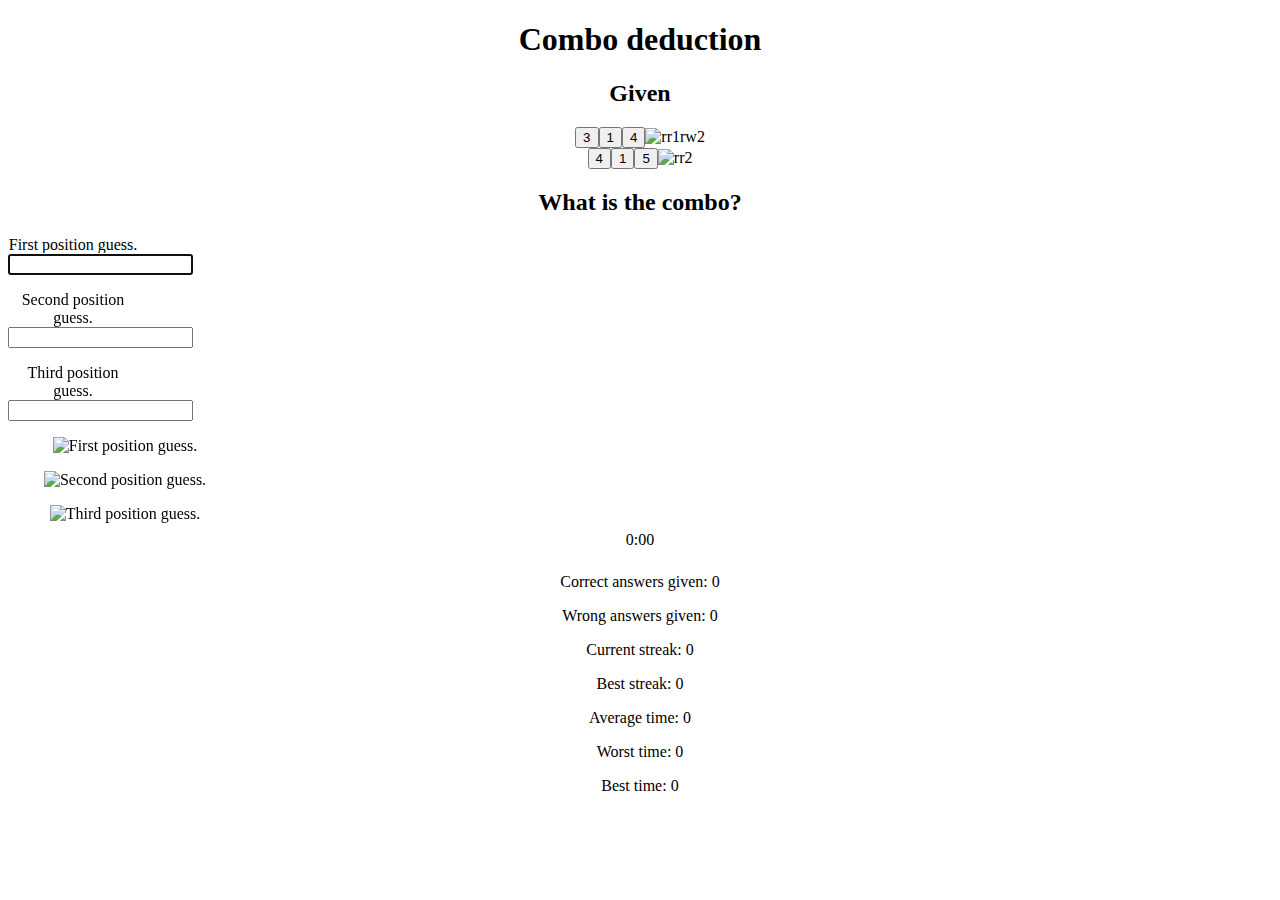
==== first_beta.html @ d248385d "Add files via upload" ====
<!DOCTYPE html>
<html lang="en-us">
<head>
<meta charset="UTF-8">
<meta name="viewport" content="width=device-width, initial-scale=1.0">
<title>First Beta</title>
<link type="text/css" rel="stylesheet" href="combo_guess.css">
</head>

<body style="text-align:center;">
<h1>Combo deduction</h1>

<h2>Given</h2>
<div id="hintRows"></div>

<h2>What is the combo?</h2>
<div id="answerRows">
	<div id="textAnswers" class="hintWrapper clearfix" style="width:130px;">
		<p class="inputP"><label for="input1" class="inputLabel">First position guess.</label><input id="tinput1" type="text" class="inputText" /></p>
		<p class="inputP"><label for="input2" class="inputLabel">Second position guess.</label><input id="tinput2" type="text" class="inputText" /></p>
		<p class="inputP"><label for="input3" class="inputLabel">Third position guess.</label><input id="tinput3" type="text" class="inputText" /></p>
	</div>
	<div id="picAnswers" class="hintWrapper clearfix" style="width:234px; height:78px;">
		<p class="inputP"><img id="pinput1" src="blank.png" class="inputPic" alt="First position guess."></p>
		<p class="inputP"><img id="pinput2" src="blank.png" class="inputPic" alt="Second position guess."></p>
		<p class="inputP"><img id="pinput3" src="blank.png" class="inputPic" alt="Third position guess."></p>
	</div>
</div>

<button id="clearPartialAnswer" style="margin-top:8px; display:none;">Clear</button>
<p><span id="liveMinutes">0:</span><span id="liveSeconds">00</span></p>
<p style="margin-top:24px;">Correct answers given: <span id="correctCount">0</span></p>
<p>Wrong answers given: <span id="wrongCount">0</span></p>
<p>Current streak: <span id="currentStreak">0</span></p>
<p>Best streak: <span id="bestStreak">0</span></p>
<p>Average time: <span id="avgTime">0</span></p>
<p>Worst time: <span id="worstTime">0</span></p>
<p>Best time: <span id="bestTime">0</span></p>
<script type="text/javascript" src="first_beta.js"></script>
</body>

</html>
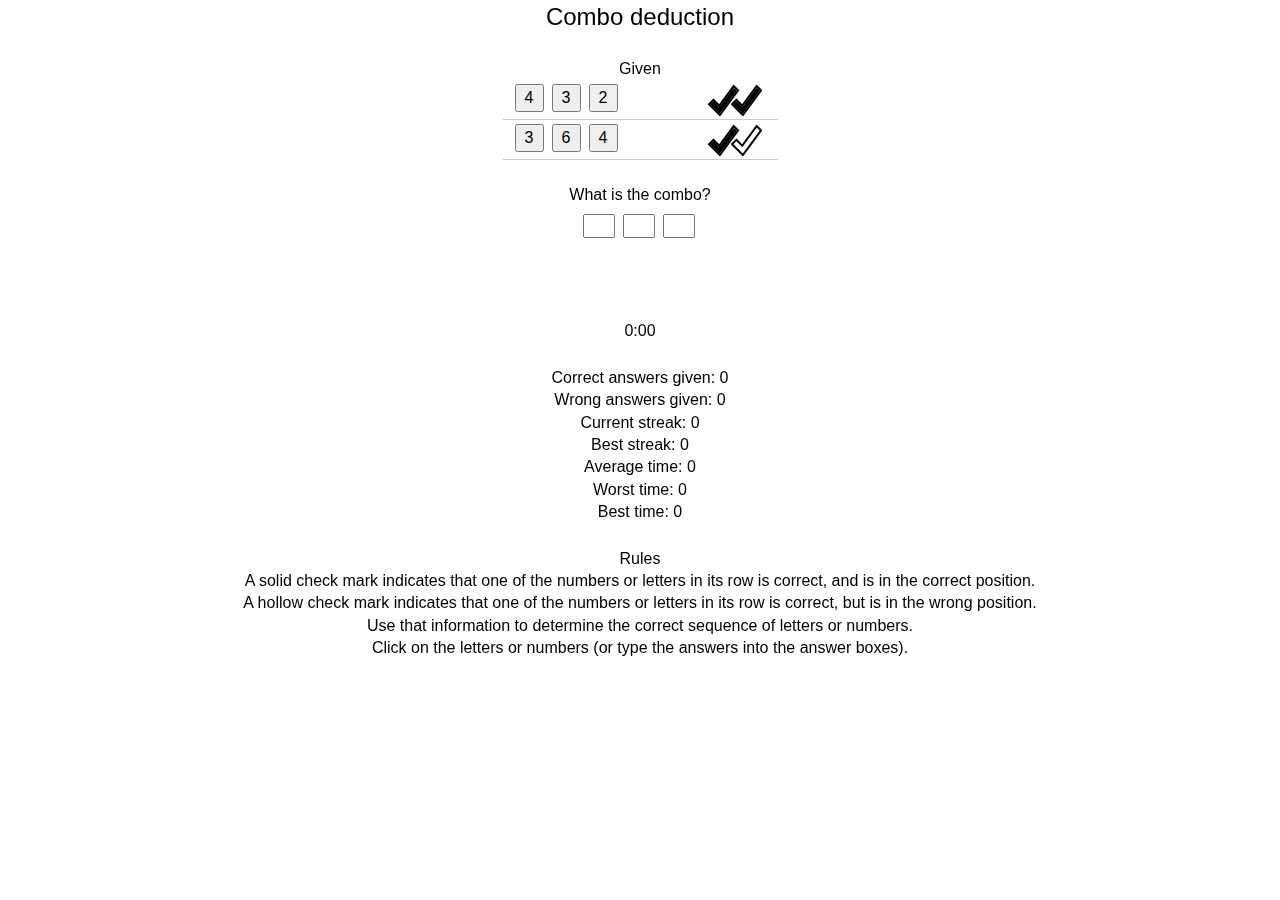
==== commit 904e2520: "Update first_beta.html" ====
--- a/first_beta.html
+++ b/first_beta.html
@@ -37,6 +37,11 @@
 <p>Worst time: <span id="worstTime">0</span></p>
 <p>Best time: <span id="bestTime">0</span></p>
 <script type="text/javascript" src="first_beta.js"></script>
+<h2>Rules</h2>
+<p>A solid check mark indicates that one of the numbers or letters in its row is correct, and is in the correct position.</p>
+<p>A hollow check mark indicates that one of the numbers or letters in its row is correct, but is in the wrong position.</p>
+<p>Use that information to determine the correct sequence of letters or numbers.</p>
+<p>Click on the letters or numbers (or type the answers into the answer boxes).</p>
 </body>
 
-</html>+</html>
--- a/combo_guess.css
+++ b/combo_guess.css
@@ -0,0 +1,28 @@
+/* box model normalization */ *,*:before,*:after{-webkit-box-sizing:border-box;-moz-box-sizing:border-box;box-sizing:border-box}
+/* reset */html,body,div,applet,object,iframe, h1,h2,h3,h4,h5,h6,p/*,blockquote*/,pre,a,abbr,acronym,address,big,cite,code,del,dfn,em,font,ins,kbd,q,s,samp,small,strike,strong,sub,sup,tt,var,b,u,i,center,span,img,dl,dt,dd,ol,ul,li,fieldset,form,label,legend{margin:0;padding:0;border:0;outline:0;font-size:100%;font-weight:normal;background:transparent;}body{line-height:1.4;}ul{list-style:none;}blockquote,q{quotes:none;}blockquote:before,blockquote:after,q:before,q:after{content:'';content:none;}:focus{outline:0;}button a,button a:hover,button a:visited{color:#000000;text-decoration:none;}
+/*! normalize.css v3.0.3 | MIT License | github.com/necolas/normalize.css */html{font-family:Arial, Helvetica, sans-serif;-ms-text-size-adjust:100%;-webkit-text-size-adjust:100%}article,aside,details,figcaption,figure,footer,header,hgroup,main,menu,nav,section,summary{display:block}audio,canvas,progress,video{display:inline-block;vertical-align:baseline}audio:not([controls]){display:none;height:0}[hidden],template{display:none}a{background-color:transparent}a:active,a:hover{outline:0}abbr[title]{border-bottom:1px dotted}b,strong{font-weight:bold}dfn{font-style:italic}mark{background:#ff0;color:#000}small{font-size:80%}sub,sup{font-size:75%;line-height:0;position:relative;vertical-align:baseline}sup{top:-0.5em}sub{bottom:-0.25em}svg:not(:root){overflow:hidden}figure{margin:1em 40px}hr{height:0}pre{overflow:auto}code,kbd,pre,samp{font-family:monospace,monospace;}button,input,optgroup,select,textarea{color:inherit;font:inherit;margin:0}button{overflow:visible}button,select{text-transform:none}button,html input[type="button"],input[type="reset"],input[type="submit"]{-webkit-appearance:button;cursor:pointer}button[disabled],html input[disabled]{cursor:default}button::-moz-focus-inner,input::-moz-focus-inner{border:0;padding:0}input{line-height:normal}input[type="checkbox"],input[type="radio"]{padding:0}input[type="number"]::-webkit-inner-spin-button,input[type="number"]::-webkit-outer-spin-button{height:auto}input[type="search"]{-webkit-appearance:textfield;}input[type="search"]::-webkit-search-cancel-button,input[type="search"]::-webkit-search-decoration{-webkit-appearance:none}textarea{overflow:auto}optgroup{font-weight:bold}table{border-collapse:collapse;border-spacing:0}td,th{padding:0}
+/* clearfix */.clearfix{overflow:hidden; zoom:1;}.clearfix:before,.clearfix:after{content:''; display:table;}.clearfix:after {clear:both;}
+
+body {text-align:center;}
+h1 {font-size:24px;}
+h2 {margin-top:24px;}
+pre {font-size:23px;}
+img {vertical-align:middle; float:right;}
+button.onTheBoard {margin-left:8px; float:left; width:29px;}
+button.onTheBoard:focus {border:1px solid lime; border-style:outset; padding:2px; width:29px; color:blue;}
+button#clearPartialAnswer:focus {border:1px solid lime; border-style:outset; padding:2px; width:54px; color:blue;}
+.hintWrapper {width:275px; height:36px; margin-left:auto; margin-right:auto; padding:4px;}
+#hintRows .hintWrapper {height:40px; border-bottom:1px solid #ccc;}
+#newN {margin:8px;}
+#hintRows {margin-left:auto; margin-right:auto; width:100%; max-width: 275px;}
+#hintRows div div {width:125px; text-align:center; float:left;}
+.row {width:100%; border:1px solid #ccc; padding-top:6px;}
+.description {float:left; width:100%;}
+.items {margin-left:auto; margin-right:auto; width:112px; padding:8px 4px; cursor:pointer;} 
+	.item {width:24px; float:left; border:1px solid #ccc; margin:4px;}
+		.chosen {background-color:#ccc;}
+.inputP {float:left; padding:4px;}
+.inputLabel {position:absolute; left:-2000px; color:transparent;}
+.inputText {width:32px; text-align:center;}
+.inputPic {width:78px; padding:0 4px;}
+img.choiceButton {height:70px; width:70px; margin-left:8px; float:left;}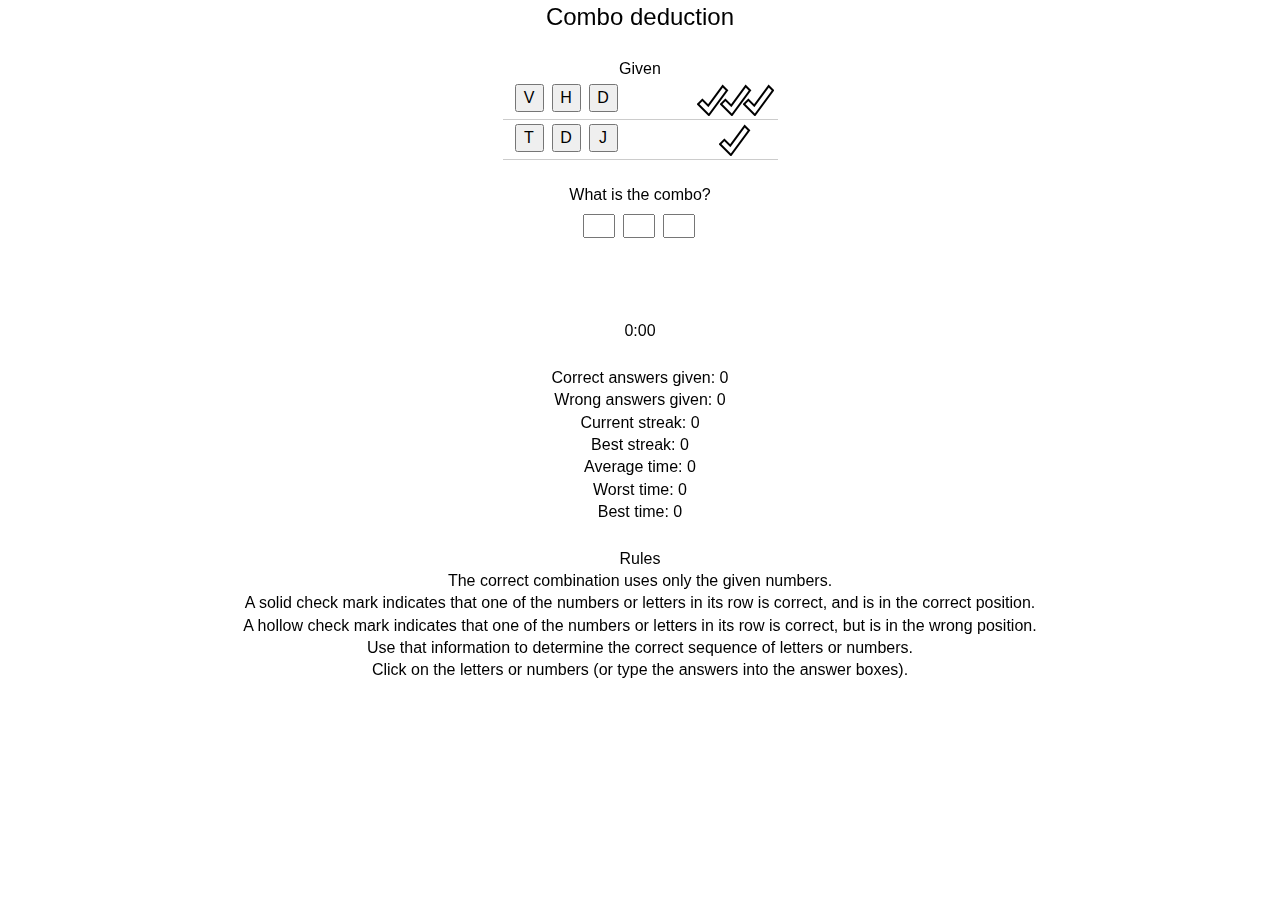
==== commit b021c012: "Removed ambiguity" ====
--- a/first_beta.html
+++ b/first_beta.html
@@ -38,6 +38,7 @@
 <p>Best time: <span id="bestTime">0</span></p>
 <script type="text/javascript" src="first_beta.js"></script>
 <h2>Rules</h2>
+<p>The correct combination uses only the given numbers.</p>
 <p>A solid check mark indicates that one of the numbers or letters in its row is correct, and is in the correct position.</p>
 <p>A hollow check mark indicates that one of the numbers or letters in its row is correct, but is in the wrong position.</p>
 <p>Use that information to determine the correct sequence of letters or numbers.</p>
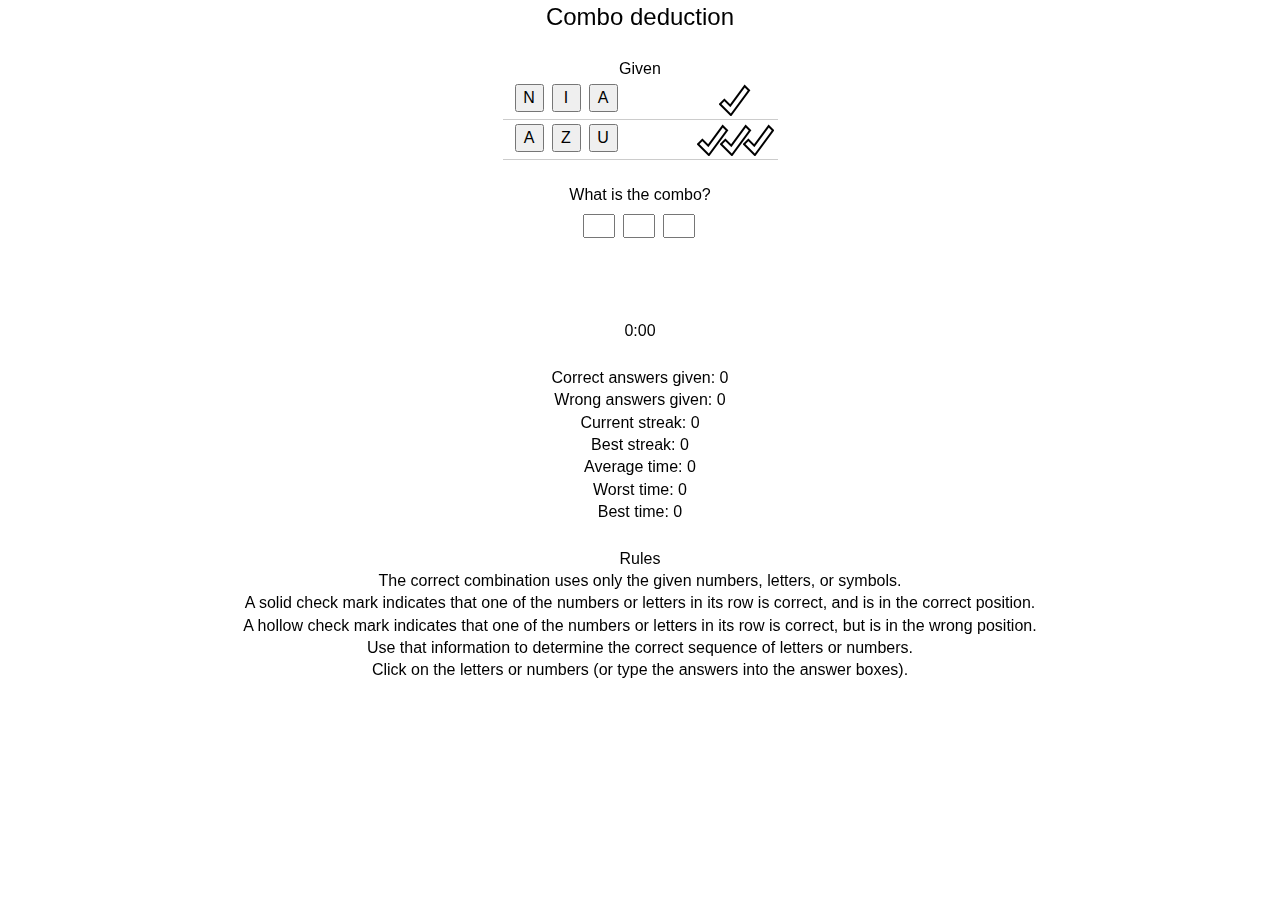
==== commit efb6b32c: "sentence completeness" ====
--- a/first_beta.html
+++ b/first_beta.html
@@ -38,7 +38,7 @@
 <p>Best time: <span id="bestTime">0</span></p>
 <script type="text/javascript" src="first_beta.js"></script>
 <h2>Rules</h2>
-<p>The correct combination uses only the given numbers.</p>
+<p>The correct combination uses only the given numbers, letters, or symbols.</p>
 <p>A solid check mark indicates that one of the numbers or letters in its row is correct, and is in the correct position.</p>
 <p>A hollow check mark indicates that one of the numbers or letters in its row is correct, but is in the wrong position.</p>
 <p>Use that information to determine the correct sequence of letters or numbers.</p>
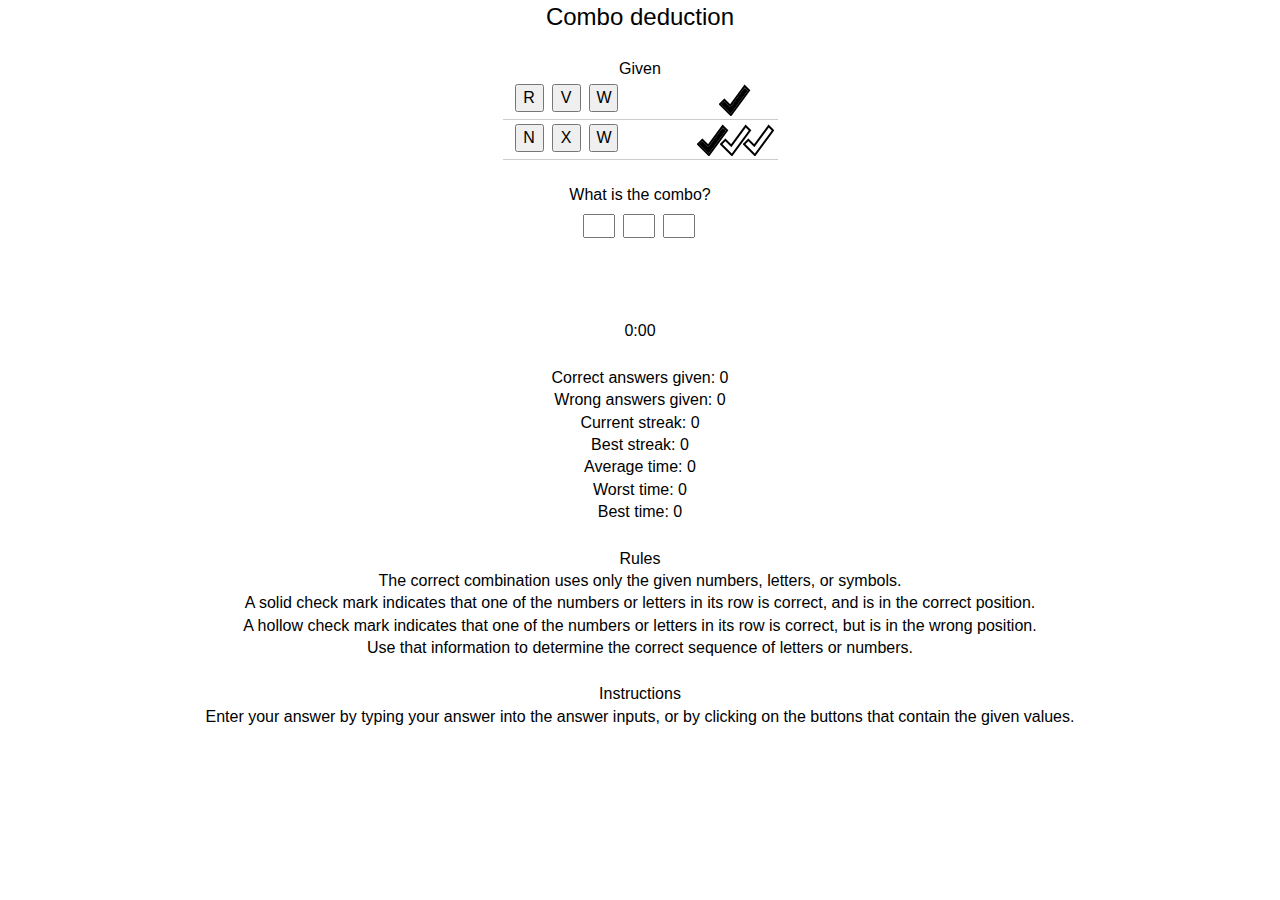
==== commit 25fb1ebc: "Clarify instructions" ====
--- a/first_beta.html
+++ b/first_beta.html
@@ -42,7 +42,8 @@
 <p>A solid check mark indicates that one of the numbers or letters in its row is correct, and is in the correct position.</p>
 <p>A hollow check mark indicates that one of the numbers or letters in its row is correct, but is in the wrong position.</p>
 <p>Use that information to determine the correct sequence of letters or numbers.</p>
-<p>Click on the letters or numbers (or type the answers into the answer boxes).</p>
+<h2>Instructions</h2>
+<p>Enter your answer by typing your answer into the answer inputs, or by clicking on the buttons that contain the given values.</p>
 </body>
 
 </html>
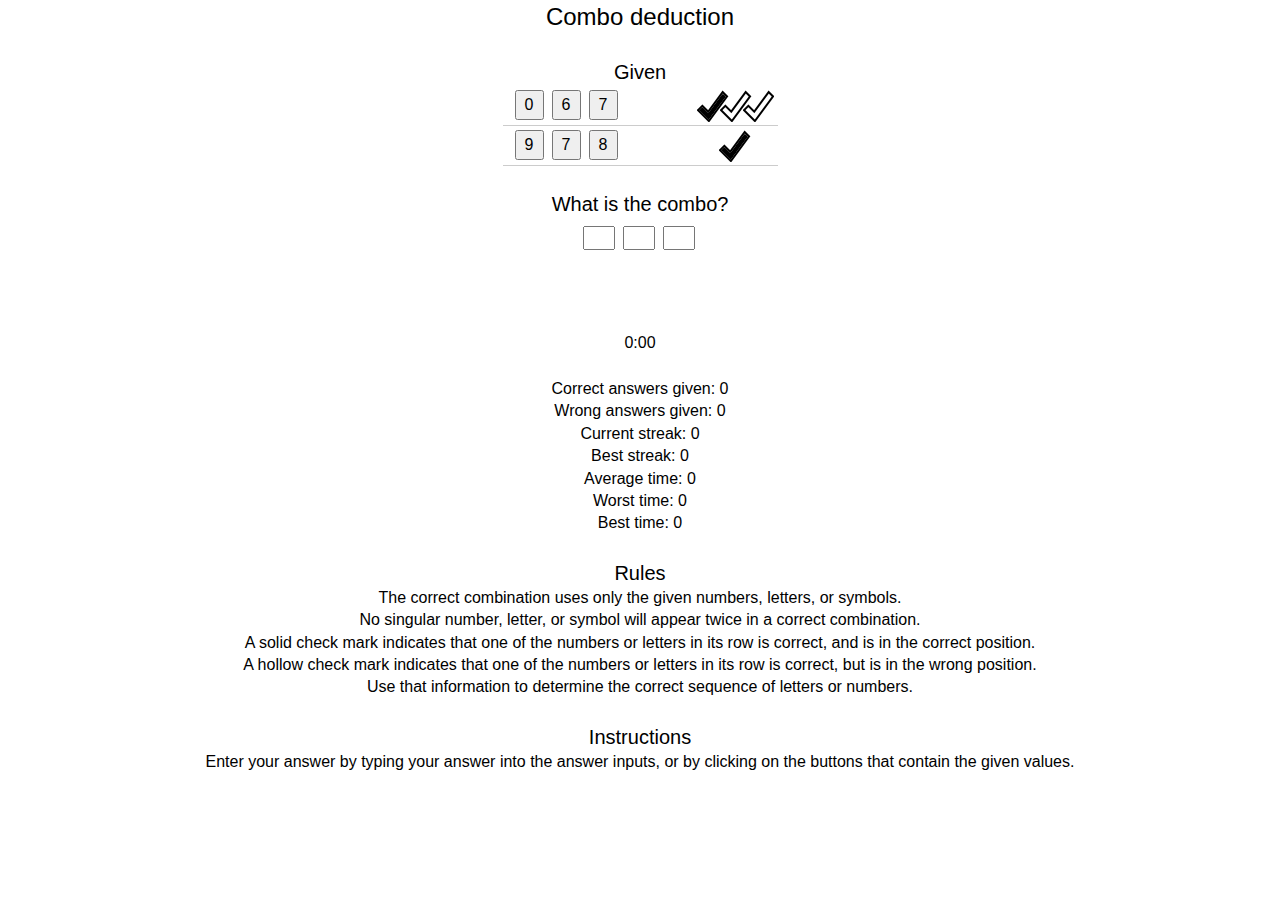
==== commit a4be62fa: "no dupes to rules" ====
--- a/first_beta.html
+++ b/first_beta.html
@@ -39,6 +39,7 @@
 <script type="text/javascript" src="first_beta.js"></script>
 <h2>Rules</h2>
 <p>The correct combination uses only the given numbers, letters, or symbols.</p>
+<p>No singular number, letter, or symbol will appear twice in a correct combination.</p>
 <p>A solid check mark indicates that one of the numbers or letters in its row is correct, and is in the correct position.</p>
 <p>A hollow check mark indicates that one of the numbers or letters in its row is correct, but is in the wrong position.</p>
 <p>Use that information to determine the correct sequence of letters or numbers.</p>
--- a/combo_guess.css
+++ b/combo_guess.css
@@ -5,10 +5,10 @@
 
 body {text-align:center;}
 h1 {font-size:24px;}
-h2 {margin-top:24px;}
+h2 {margin-top:24px; font-size:20px;}
 pre {font-size:23px;}
 img {vertical-align:middle; float:right;}
-button.onTheBoard {margin-left:8px; float:left; width:29px;}
+button.onTheBoard {margin-left:8px; float:left; width:29px; padding:2px;}
 button.onTheBoard:focus {border:1px solid lime; border-style:outset; padding:2px; width:29px; color:blue;}
 button#clearPartialAnswer:focus {border:1px solid lime; border-style:outset; padding:2px; width:54px; color:blue;}
 .hintWrapper {width:275px; height:36px; margin-left:auto; margin-right:auto; padding:4px;}
@@ -25,4 +25,4 @@
 .inputLabel {position:absolute; left:-2000px; color:transparent;}
 .inputText {width:32px; text-align:center;}
 .inputPic {width:78px; padding:0 4px;}
-img.choiceButton {height:70px; width:70px; margin-left:8px; float:left;}+img.choiceButton {height:70px; width:70px; margin-left:8px; float:left;}
